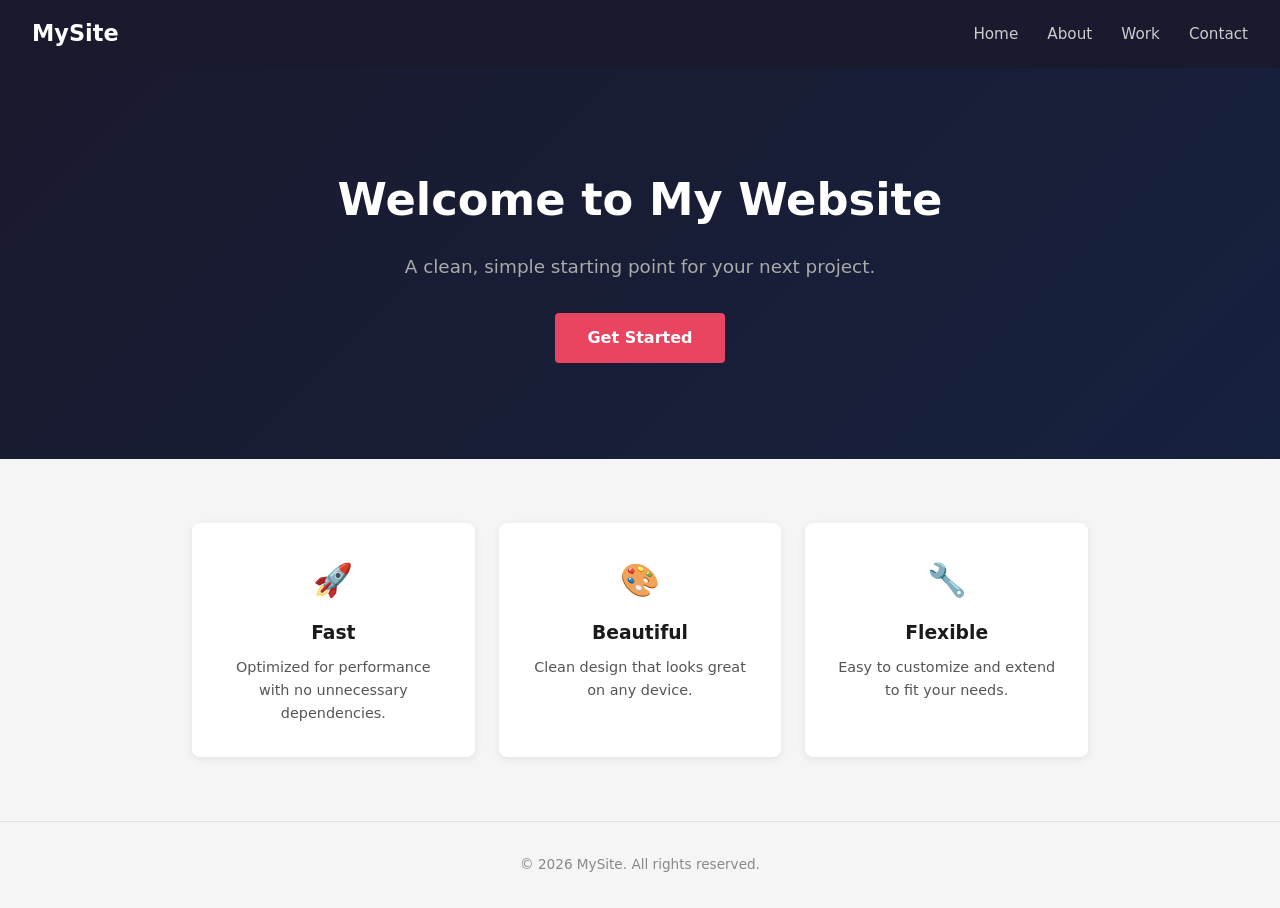
==== index.html @ 19cdf074 "first commit" ====
<!DOCTYPE html>
<html lang="en">
<head>
  <meta charset="UTF-8" />
  <meta name="viewport" content="width=device-width, initial-scale=1.0" />
  <title>Homepage</title>
  <link rel="stylesheet" href="style.css" />
</head>
<body>

  <header>
    <span class="logo">MySite</span>
    <nav>
      <a href="#">Home</a>
      <a href="#">About</a>
      <a href="#">Work</a>
      <a href="#">Contact</a>
    </nav>
  </header>

  <section class="hero">
    <h1>Welcome to My Website</h1>
    <p>A clean, simple starting point for your next project.</p>
    <a href="#" class="btn">Get Started</a>
  </section>

  <section class="features">
    <div class="card">
      <div class="icon">🚀</div>
      <h3>Fast</h3>
      <p>Optimized for performance with no unnecessary dependencies.</p>
    </div>
    <div class="card">
      <div class="icon">🎨</div>
      <h3>Beautiful</h3>
      <p>Clean design that looks great on any device.</p>
    </div>
    <div class="card">
      <div class="icon">🔧</div>
      <h3>Flexible</h3>
      <p>Easy to customize and extend to fit your needs.</p>
    </div>
  </section>

  <footer>
    <p>&copy; 2026 MySite. All rights reserved.</p>
  </footer>

</body>
</html>
---- style.css ----
*, *::before, *::after { box-sizing: border-box; margin: 0; padding: 0; }

body {
  font-family: system-ui, sans-serif;
  color: #1a1a1a;
  background: #f5f5f5;
  line-height: 1.6;
}

header {
  background: #1a1a2e;
  color: #fff;
  padding: 1rem 2rem;
  display: flex;
  justify-content: space-between;
  align-items: center;
}

header .logo { font-size: 1.4rem; font-weight: 700; }

nav a {
  color: #ccc;
  text-decoration: none;
  margin-left: 1.5rem;
  font-size: 0.95rem;
}

nav a:hover { color: #fff; }

.hero {
  background: linear-gradient(135deg, #1a1a2e, #16213e);
  color: #fff;
  text-align: center;
  padding: 6rem 2rem;
}

.hero h1 { font-size: 2.8rem; margin-bottom: 1rem; }
.hero p  { font-size: 1.15rem; color: #aaa; max-width: 540px; margin: 0 auto 2rem; }

.btn {
  display: inline-block;
  padding: 0.75rem 2rem;
  background: #e94560;
  color: #fff;
  border-radius: 4px;
  text-decoration: none;
  font-weight: 600;
}

.btn:hover { background: #c73652; }

.features {
  display: grid;
  grid-template-columns: repeat(auto-fit, minmax(220px, 1fr));
  gap: 1.5rem;
  max-width: 960px;
  margin: 4rem auto;
  padding: 0 2rem;
}

.card {
  background: #fff;
  border-radius: 8px;
  padding: 2rem;
  box-shadow: 0 2px 8px rgba(0,0,0,.08);
  text-align: center;
}

.card .icon { font-size: 2rem; margin-bottom: 0.75rem; }
.card h3   { margin-bottom: 0.5rem; }
.card p    { color: #555; font-size: 0.9rem; }

footer {
  text-align: center;
  padding: 2rem;
  font-size: 0.85rem;
  color: #888;
  border-top: 1px solid #e0e0e0;
}
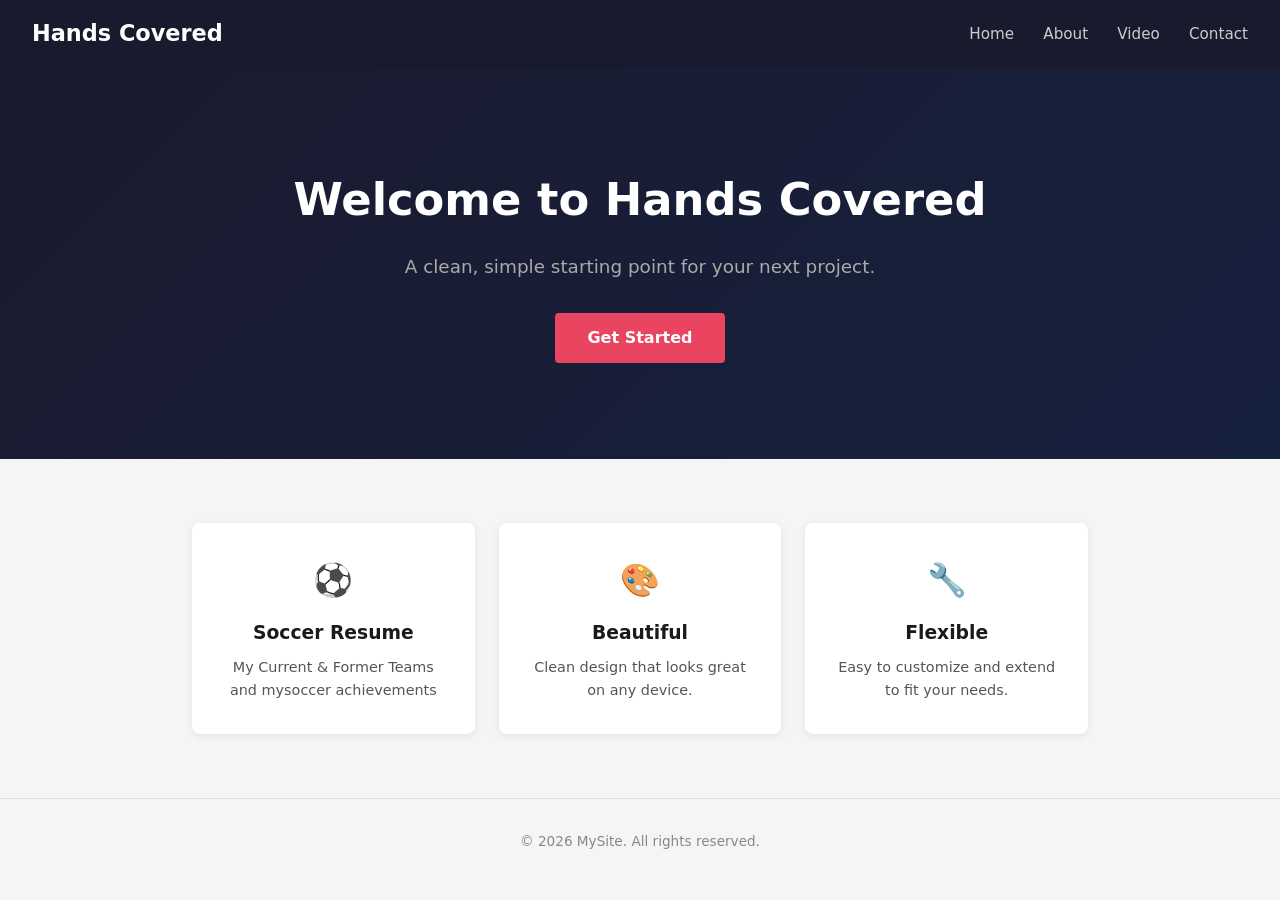
==== commit b54b9e86: "Added site name" ====
--- a/index.html
+++ b/index.html
@@ -3,32 +3,32 @@
 <head>
   <meta charset="UTF-8" />
   <meta name="viewport" content="width=device-width, initial-scale=1.0" />
-  <title>Homepage</title>
+  <title>Hands Covered</title>
   <link rel="stylesheet" href="style.css" />
 </head>
 <body>
 
   <header>
-    <span class="logo">MySite</span>
+    <span class="logo">Hands Covered</span>
     <nav>
       <a href="#">Home</a>
       <a href="#">About</a>
-      <a href="#">Work</a>
+      <a href="#">Video</a>
       <a href="#">Contact</a>
     </nav>
   </header>
 
   <section class="hero">
-    <h1>Welcome to My Website</h1>
+    <h1>Welcome to Hands Covered</h1>
     <p>A clean, simple starting point for your next project.</p>
     <a href="#" class="btn">Get Started</a>
   </section>
 
   <section class="features">
     <div class="card">
-      <div class="icon">🚀</div>
-      <h3>Fast</h3>
-      <p>Optimized for performance with no unnecessary dependencies.</p>
+      <div class="icon">⚽</div>
+      <h3>Soccer Resume</h3>
+      <p>My Current & Former Teams and mysoccer achievements</p>
     </div>
     <div class="card">
       <div class="icon">🎨</div>
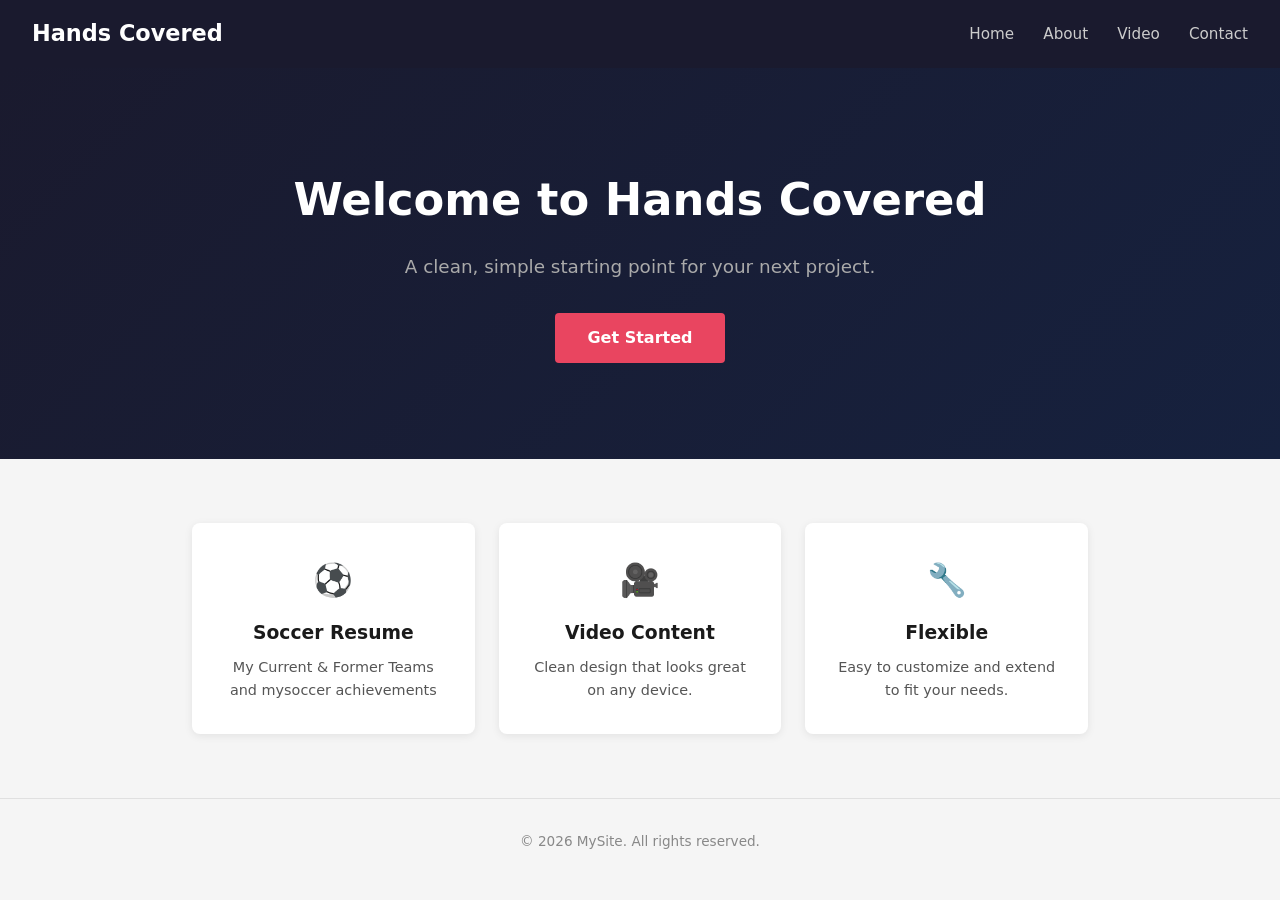
==== commit e11ba860: "added video icon" ====
--- a/index.html
+++ b/index.html
@@ -31,8 +31,8 @@
       <p>My Current & Former Teams and mysoccer achievements</p>
     </div>
     <div class="card">
-      <div class="icon">🎨</div>
-      <h3>Beautiful</h3>
+      <div class="icon">🎥</div>
+      <h3>Video Content</h3>
       <p>Clean design that looks great on any device.</p>
     </div>
     <div class="card">
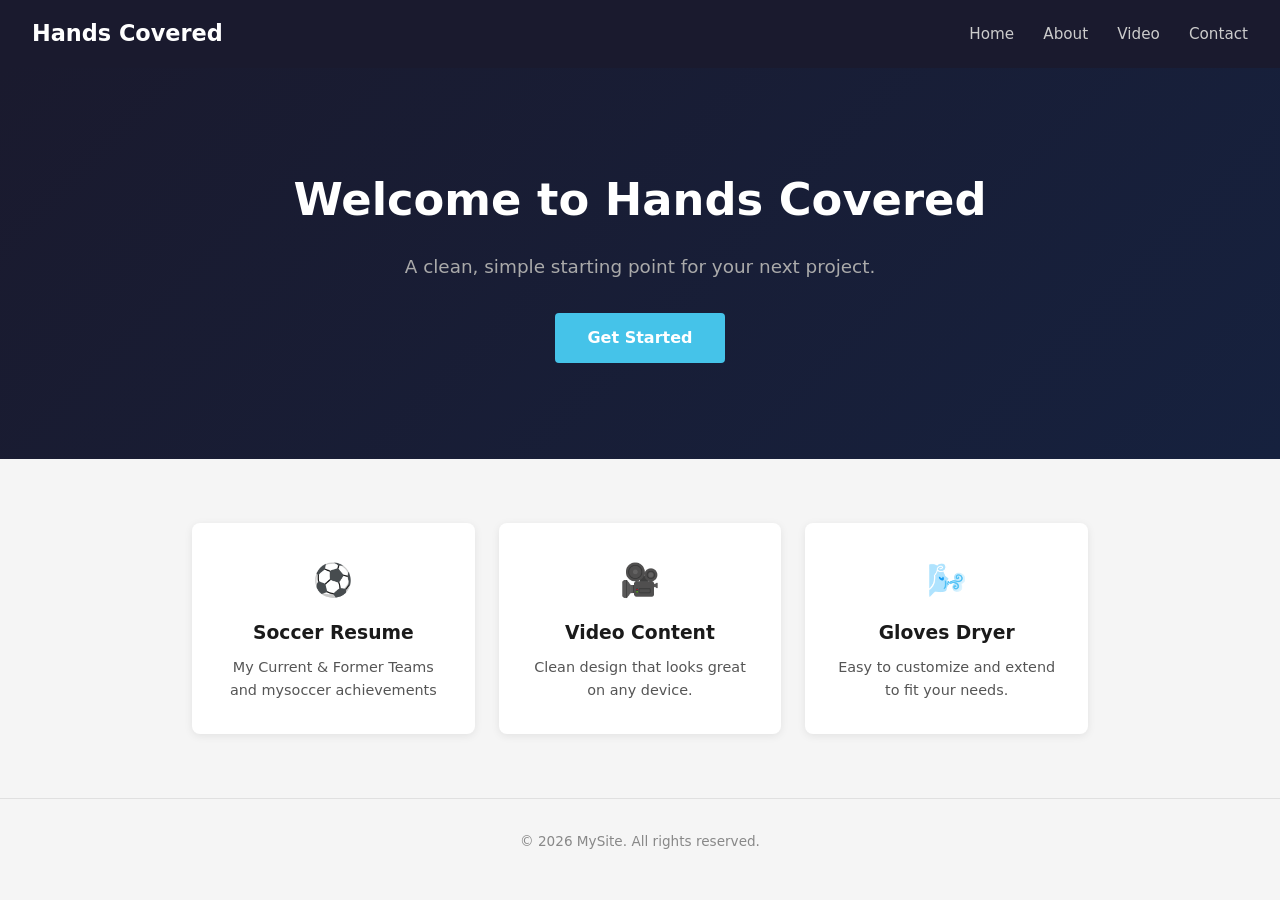
==== commit 4411cce7: "Added Gloves Dryer" ====
--- a/index.html
+++ b/index.html
@@ -36,8 +36,8 @@
       <p>Clean design that looks great on any device.</p>
     </div>
     <div class="card">
-      <div class="icon">🔧</div>
-      <h3>Flexible</h3>
+      <div class="icon">🌬️</div>
+      <h3>Gloves Dryer</h3>
       <p>Easy to customize and extend to fit your needs.</p>
     </div>
   </section>
--- a/style.css
+++ b/style.css
@@ -40,7 +40,7 @@
 .btn {
   display: inline-block;
   padding: 0.75rem 2rem;
-  background: #e94560;
+  background: #45c3e9;
   color: #fff;
   border-radius: 4px;
   text-decoration: none;
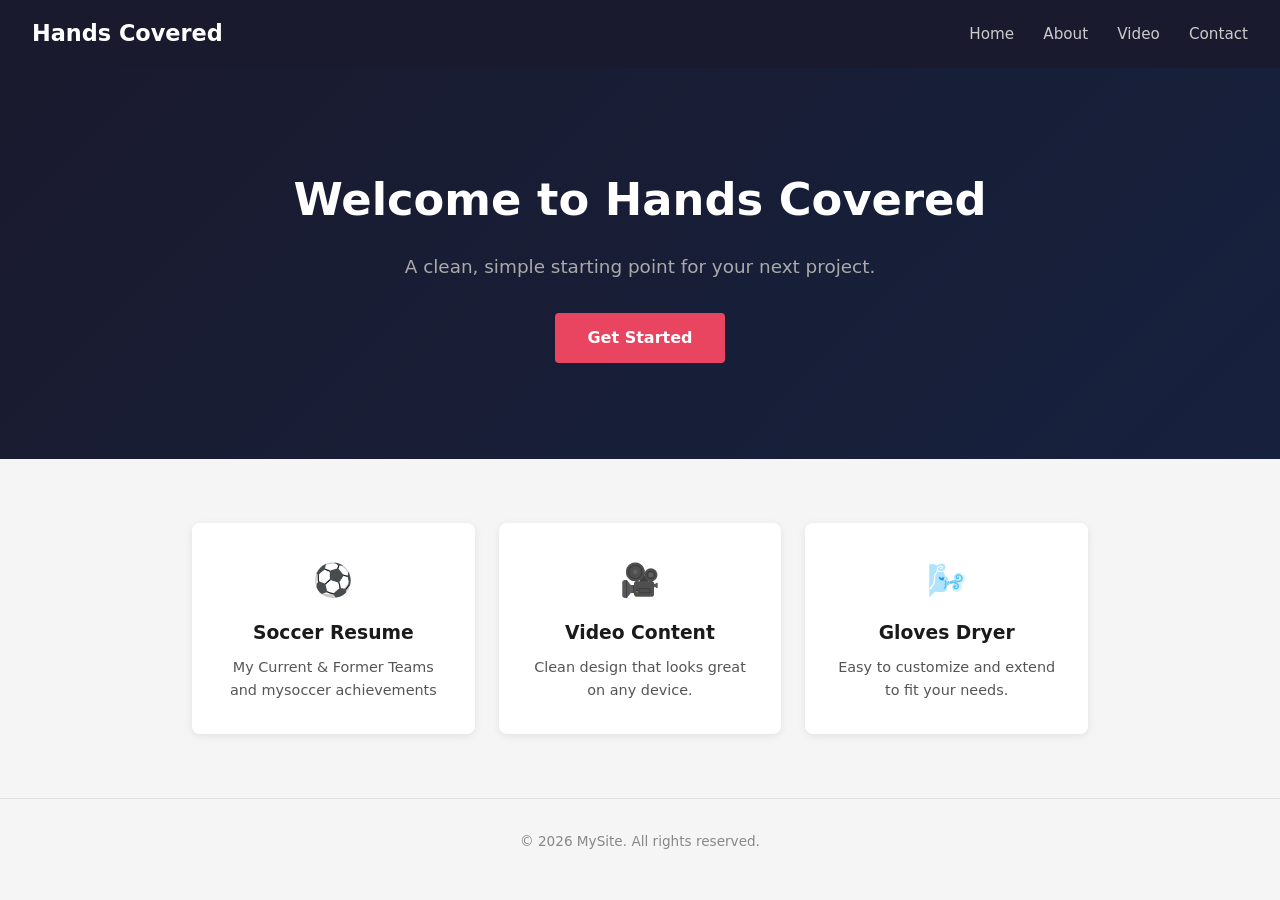
==== commit cf62c096: "added soccer resume" ====
--- a/index.html
+++ b/index.html
@@ -25,11 +25,11 @@
   </section>
 
   <section class="features">
-    <div class="card">
+    <a class="card" href="soccer-resume.html">
       <div class="icon">⚽</div>
       <h3>Soccer Resume</h3>
       <p>My Current & Former Teams and mysoccer achievements</p>
-    </div>
+    </a>
     <div class="card">
       <div class="icon">🎥</div>
       <h3>Video Content</h3>
--- a/style.css
+++ b/style.css
@@ -40,7 +40,7 @@
 .btn {
   display: inline-block;
   padding: 0.75rem 2rem;
-  background: #45c3e9;
+  background: #e94560;
   color: #fff;
   border-radius: 4px;
   text-decoration: none;
@@ -59,12 +59,17 @@
 }
 
 .card {
+  display: block;
   background: #fff;
   border-radius: 8px;
   padding: 2rem;
   box-shadow: 0 2px 8px rgba(0,0,0,.08);
   text-align: center;
+  color: inherit;
+  text-decoration: none;
 }
+
+.card[href]:hover { transform: translateY(-2px); }
 
 .card .icon { font-size: 2rem; margin-bottom: 0.75rem; }
 .card h3   { margin-bottom: 0.5rem; }
@@ -77,3 +82,60 @@
   color: #888;
   border-top: 1px solid #e0e0e0;
 }
+
+.resume-intro {
+  background: linear-gradient(135deg, #1a1a2e, #16213e);
+  color: #fff;
+  padding: 4.5rem max(2rem, calc((100% - 960px) / 2));
+}
+
+.resume-intro .eyebrow {
+  color: #e94560;
+  font-size: 0.85rem;
+  font-weight: 700;
+  letter-spacing: 0.08em;
+  text-transform: uppercase;
+}
+
+.resume-intro h1 { font-size: clamp(2.2rem, 7vw, 4rem); line-height: 1.1; margin: 0.5rem 0 1rem; }
+.resume-intro p { color: #d0d1dc; max-width: 620px; font-size: 1.1rem; }
+
+.resume-content {
+  max-width: 960px;
+  margin: 0 auto;
+  padding: 3rem 2rem 4rem;
+}
+
+.resume-content h2 { font-size: 1.6rem; margin-bottom: 1.25rem; }
+
+.resume-timeline {
+  display: grid;
+  grid-template-columns: repeat(auto-fit, minmax(220px, 1fr));
+  gap: 1rem;
+}
+
+.resume-item {
+  background: #fff;
+  border-left: 4px solid #e94560;
+  padding: 1.25rem;
+  box-shadow: 0 2px 8px rgba(0,0,0,.08);
+}
+
+.resume-item .year { color: #c73652; font-weight: 700; font-size: 0.9rem; }
+.resume-item h3 { margin: 0.25rem 0; }
+.resume-item p { color: #555; }
+
+.resume-back {
+  display: inline-block;
+  margin-top: 2rem;
+  color: #c73652;
+  font-weight: 600;
+  text-decoration: none;
+}
+
+.resume-back:hover { text-decoration: underline; }
+
+@media (max-width: 600px) {
+  .resume-intro { padding: 3rem 1.25rem; }
+  .resume-content { padding: 2rem 1.25rem 3rem; }
+}
